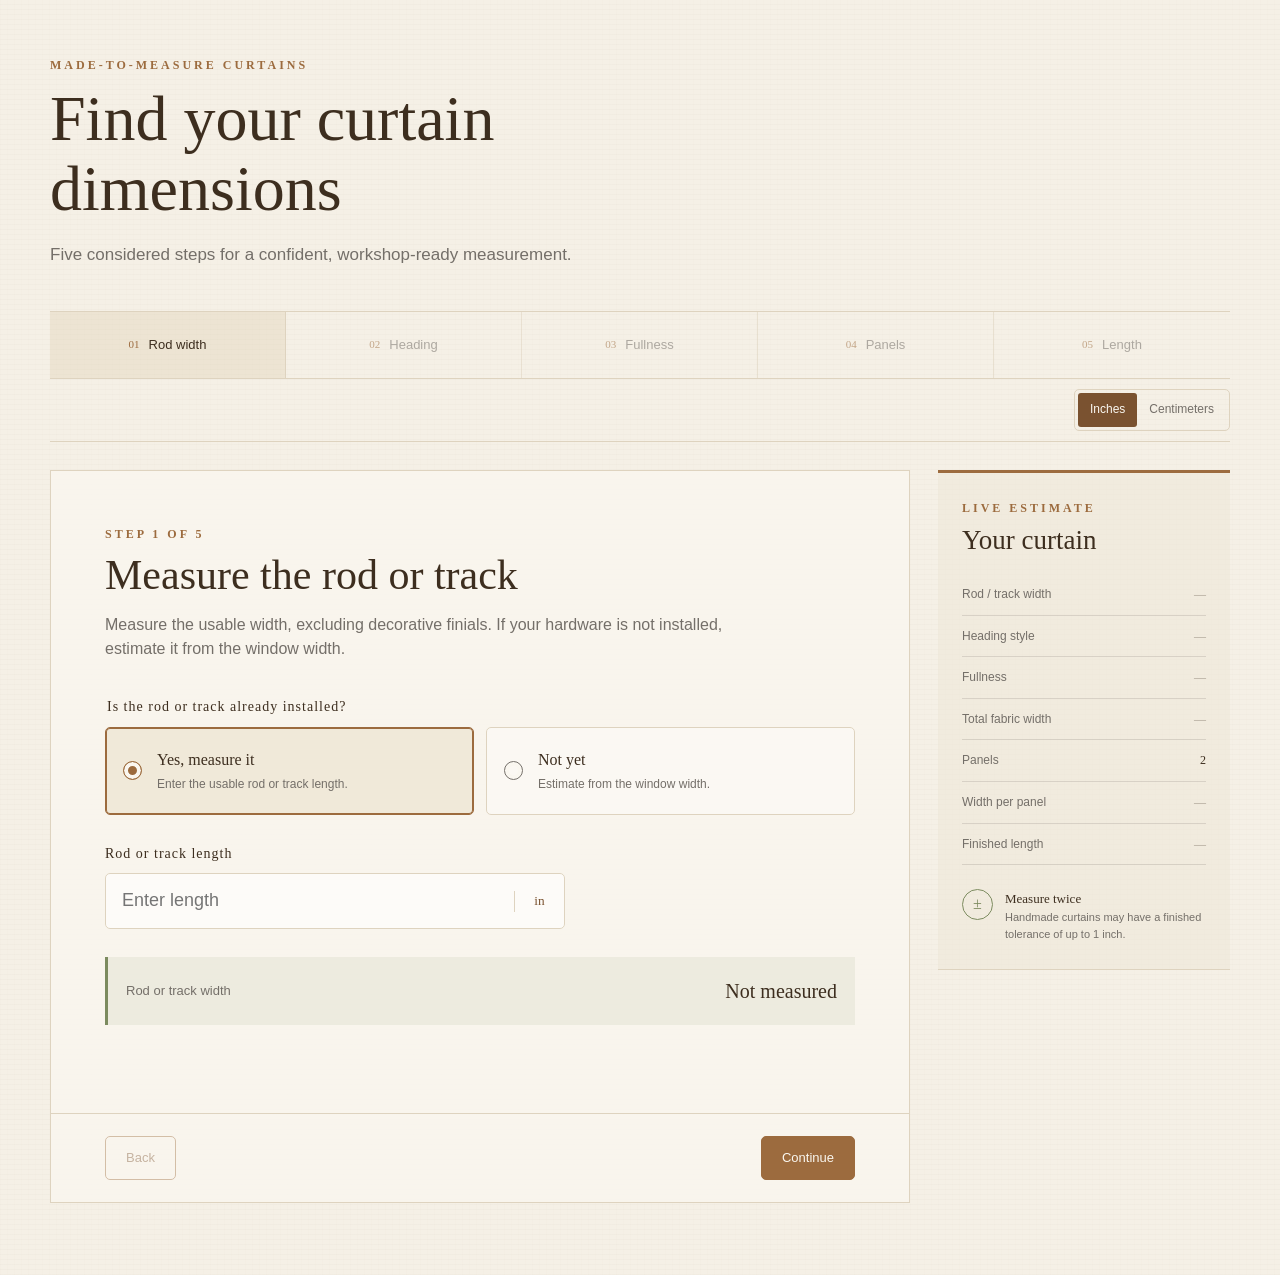
==== MeasureTool-2.0/index.html @ a43c1e7a "measure tool 2.0" ====
<!DOCTYPE html>
<html lang="en">
<head>
  <meta charset="UTF-8">
  <meta name="viewport" content="width=device-width, initial-scale=1.0">
  <meta name="description" content="NestWell Studio curtain width and length measuring tool.">
  <title>Curtain Measuring Tool | NestWell Studio</title>
  <link rel="stylesheet" href="styles.css">
</head>
<body>
  <main class="page-shell">
    <section class="intro" aria-labelledby="page-title">
      <p class="eyebrow">Made-to-measure curtains</p>
      <h1 id="page-title">Find your curtain dimensions</h1>
      <p>Five considered steps for a confident, workshop-ready measurement.</p>
    </section>

    <nav class="progress" aria-label="Measurement progress">
      <ol>
        <li><button type="button" class="progress-step is-active" data-go-step="1" aria-current="step"><span>01</span>Rod width</button></li>
        <li><button type="button" class="progress-step" data-go-step="2"><span>02</span>Heading</button></li>
        <li><button type="button" class="progress-step" data-go-step="3"><span>03</span>Fullness</button></li>
        <li><button type="button" class="progress-step" data-go-step="4"><span>04</span>Panels</button></li>
        <li><button type="button" class="progress-step" data-go-step="5"><span>05</span>Length</button></li>
      </ol>
    </nav>

    <div class="unit-toolbar">
      <fieldset class="unit-switch" aria-label="Measurement unit">
        <legend>Measurement unit</legend>
        <label><input type="radio" name="unit" value="in" checked><span>Inches</span></label>
        <label><input type="radio" name="unit" value="cm"><span>Centimeters</span></label>
      </fieldset>
    </div>

    <div class="workspace">
      <section class="tool" aria-live="polite">
        <form id="measurementForm" novalidate>
          <section class="step-panel is-active" data-step="1" aria-labelledby="step-1-title">
            <header class="step-heading">
              <p class="step-kicker">Step 1 of 5</p>
              <h2 id="step-1-title">Measure the rod or track</h2>
              <p>Measure the usable width, excluding decorative finials. If your hardware is not installed, estimate it from the window width.</p>
            </header>

            <fieldset class="choice-group">
              <legend>Is the rod or track already installed?</legend>
              <div class="choice-grid two-column">
                <label class="choice-card">
                  <input type="radio" name="widthMethod" value="direct" checked>
                  <span class="choice-copy"><strong>Yes, measure it</strong><small>Enter the usable rod or track length.</small></span>
                </label>
                <label class="choice-card">
                  <input type="radio" name="widthMethod" value="window">
                  <span class="choice-copy"><strong>Not yet</strong><small>Estimate from the window width.</small></span>
                </label>
              </div>
            </fieldset>

            <div id="directWidthFields">
              <label class="field" for="rodWidth">
                <span>Rod or track length</span>
                <span class="measurement-input"><input id="rodWidth" type="number" min="0" step="0.1" inputmode="decimal" placeholder="Enter length"><small data-unit-label>in</small></span>
              </label>
            </div>

            <div id="windowWidthFields" hidden>
              <label class="field" for="windowWidth">
                <span>Window width</span>
                <span class="measurement-input"><input id="windowWidth" type="number" min="0" step="0.1" inputmode="decimal" placeholder="Enter width"><small data-unit-label>in</small></span>
              </label>
              <fieldset class="choice-group compact">
                <legend>Add room for stacking curtains</legend>
                <div class="choice-grid two-column">
                  <label class="choice-card">
                    <input type="radio" name="extension" value="12" checked>
                    <span class="choice-copy"><strong data-extension="12">+12 in</strong><small>Recommended for small windows</small></span>
                  </label>
                  <label class="choice-card">
                    <input type="radio" name="extension" value="16">
                    <span class="choice-copy"><strong data-extension="16">+16 in</strong><small>Recommended for large windows</small></span>
                  </label>
                </div>
              </fieldset>
            </div>

            <div class="result-strip"><span>Rod or track width</span><strong id="curtainWidthResult">Not measured</strong></div>
            <p class="field-error" id="step1Error" role="alert"></p>
          </section>

          <section class="step-panel" data-step="2" aria-labelledby="step-2-title" hidden>
            <header class="step-heading">
              <p class="step-kicker">Step 2 of 5</p>
              <h2 id="step-2-title">Choose your heading style</h2>
              <p>The heading determines how the curtain hangs and which fullness choices are suitable.</p>
            </header>
            <fieldset class="choice-group">
              <legend class="sr-only">Heading style</legend>
              <div class="heading-grid" id="headingOptions"></div>
            </fieldset>
            <p class="field-error" id="step2Error" role="alert"></p>
          </section>

          <section class="step-panel" data-step="3" aria-labelledby="step-3-title" hidden>
            <header class="step-heading">
              <p class="step-kicker">Step 3 of 5</p>
              <h2 id="step-3-title">Choose the fullness</h2>
              <p>Fullness is the ratio of fabric width to rod width. More fullness creates deeper, richer folds.</p>
            </header>
            <div class="context-note" id="fullnessGuidance"></div>
            <fieldset class="choice-group">
              <legend>Fullness ratio</legend>
              <div class="choice-grid three-column" id="fullnessOptions"></div>
            </fieldset>
            <div class="formula" aria-label="Fabric width formula">
              <span id="formulaRodWidth">—</span><i aria-hidden="true">×</i><span id="formulaFullness">—</span><i aria-hidden="true">=</i><strong id="fabricWidthResult">—</strong>
            </div>
            <p class="field-error" id="step3Error" role="alert"></p>
          </section>

          <section class="step-panel" data-step="4" aria-labelledby="step-4-title" hidden>
            <header class="step-heading">
              <p class="step-kicker">Step 4 of 5</p>
              <h2 id="step-4-title">Choose the number of panels</h2>
              <p>A pair opens from the center; one panel is suited to a single-side draw.</p>
            </header>
            <fieldset class="choice-group">
              <legend>Panel quantity</legend>
              <div class="choice-grid two-column">
                <label class="choice-card panel-choice">
                  <input type="radio" name="panels" value="1">
                  <span class="panel-icon one" aria-hidden="true"><i></i></span>
                  <span class="choice-copy"><strong>1 Panel</strong><small>Single-side opening</small></span>
                </label>
                <label class="choice-card panel-choice">
                  <input type="radio" name="panels" value="2" checked>
                  <span class="panel-icon two" aria-hidden="true"><i></i><i></i></span>
                  <span class="choice-copy"><strong>2 Panels</strong><small>Center opening</small></span>
                </label>
              </div>
            </fieldset>
            <div class="dimension-pair">
              <div><span>Total fabric width</span><strong id="panelTotalResult">—</strong></div>
              <div><span>Width per panel</span><strong id="panelWidthResult">—</strong></div>
            </div>
          </section>

          <section class="step-panel" data-step="5" aria-labelledby="step-5-title" hidden>
            <header class="step-heading">
              <p class="step-kicker">Step 5 of 5</p>
              <h2 id="step-5-title">Measure the finished length</h2>
              <p>Your starting point depends on the selected heading style. Keep the tape straight and measure to your desired hem.</p>
            </header>
            <div class="length-guide">
              <div class="length-illustration" id="lengthIllustration"></div>
              <div>
                <p class="eyebrow" id="lengthHeadingName"></p>
                <h3 id="lengthGuideTitle"></h3>
                <p id="lengthGuideCopy"></p>
                <ul>
                  <li>Measure at two or three points to check for an uneven floor.</li>
                  <li>Use the shortest measurement for a clean, floor-skimming finish.</li>
                </ul>
              </div>
            </div>
            <label class="field" for="curtainLength">
              <span>Finished curtain length</span>
              <span class="measurement-input"><input id="curtainLength" type="number" min="0" step="0.1" inputmode="decimal" placeholder="Enter length"><small data-unit-label>in</small></span>
            </label>
            <p class="field-error" id="step5Error" role="alert"></p>
          </section>

          <section class="step-panel review-panel" data-step="6" aria-labelledby="review-title" hidden>
            <header class="step-heading">
              <p class="step-kicker">Your measurements</p>
              <h2 id="review-title">Ready for the workroom</h2>
              <p>Review these dimensions before ordering. Curtain width shown is the flat fabric width before sewing allowances.</p>
            </header>
            <dl class="review-list" id="reviewList"></dl>
            <p class="copy-status" id="copyStatus" role="status"></p>
            <div class="review-actions">
              <button type="button" class="button secondary" id="editButton">Edit measurements</button>
              <button type="button" class="button secondary" id="copyButton">Copy specification</button>
              <button type="button" class="button secondary" id="printButton">Print</button>
              <button type="button" class="text-button" id="resetButton">Start over</button>
            </div>
          </section>

          <footer class="form-navigation" id="formNavigation">
            <button type="button" class="button secondary" id="backButton" disabled>Back</button>
            <button type="button" class="button primary" id="nextButton">Continue</button>
          </footer>
        </form>
      </section>

      <aside class="summary-rail" aria-labelledby="summary-title">
        <p class="eyebrow">Live estimate</p>
        <h2 id="summary-title">Your curtain</h2>
        <dl id="liveSummary"></dl>
        <div class="summary-note">
          <span aria-hidden="true">±</span>
          <p><strong>Measure twice</strong>Handmade curtains may have a finished tolerance of up to 1 inch.</p>
        </div>
      </aside>
    </div>
  </main>

  <script src="app.js"></script>
</body>
</html>
---- MeasureTool-2.0/styles.css ----
:root {
  --linen: #f5f0e6;
  --paper: #faf7f0;
  --paper-deep: #eee7d8;
  --terracotta: #9c6b3e;
  --terracotta-dark: #7a5230;
  --olive: #7c8b5f;
  --coffee: #3d2e1f;
  --taupe: #746f69;
  --eggshell: #d8c7a1;
  --line: #ded3bf;
  --error: #a33e2b;
  --serif: Georgia, "Times New Roman", serif;
  --sans: "Avenir Next", Avenir, "Gill Sans", "Trebuchet MS", sans-serif;
  color-scheme: light;
}

* {
  box-sizing: border-box;
}

html {
  min-width: 320px;
  scroll-behavior: smooth;
}

body {
  min-height: 100vh;
  margin: 0;
  color: var(--coffee);
  background-color: var(--linen);
  background-image:
    repeating-linear-gradient(0deg, rgba(61, 46, 31, 0.018) 0, rgba(61, 46, 31, 0.018) 1px, transparent 1px, transparent 5px),
    repeating-linear-gradient(90deg, rgba(156, 107, 62, 0.012) 0, rgba(156, 107, 62, 0.012) 1px, transparent 1px, transparent 7px);
  font-family: var(--sans);
  font-size: 16px;
  line-height: 1.55;
}

button,
input {
  font: inherit;
}

button {
  color: inherit;
}

button:focus-visible,
input:focus-visible {
  outline: 3px solid rgba(124, 139, 95, 0.45);
  outline-offset: 3px;
}

[hidden] {
  display: none !important;
}

.sr-only {
  position: absolute;
  width: 1px;
  height: 1px;
  padding: 0;
  margin: -1px;
  overflow: hidden;
  clip: rect(0, 0, 0, 0);
  white-space: nowrap;
  border: 0;
}

.unit-switch {
  margin: 0;
  padding: 3px;
  border: 1px solid var(--line);
  border-radius: 5px;
  display: flex;
}

.unit-switch legend {
  position: absolute;
  width: 1px;
  height: 1px;
  overflow: hidden;
  clip: rect(0, 0, 0, 0);
}

.unit-switch label {
  cursor: pointer;
}

.unit-switch input {
  position: absolute;
  opacity: 0;
  pointer-events: none;
}

.unit-switch span {
  min-height: 34px;
  padding: 7px 12px;
  border-radius: 3px;
  color: var(--taupe);
  display: grid;
  place-items: center;
  font-size: 12px;
  letter-spacing: 0;
}

.unit-switch input:checked + span {
  color: var(--paper);
  background: var(--terracotta-dark);
}

.unit-switch input:focus-visible + span {
  outline: 3px solid rgba(124, 139, 95, 0.45);
  outline-offset: 2px;
}

.page-shell {
  width: min(1180px, calc(100% - 40px));
  margin: 0 auto;
  padding: 56px 0 72px;
}

.intro {
  max-width: 700px;
  margin-bottom: 42px;
}

.eyebrow,
.step-kicker {
  margin: 0 0 9px;
  color: var(--terracotta);
  font-family: var(--serif);
  font-size: 12px;
  font-weight: 700;
  letter-spacing: 3px;
  text-transform: uppercase;
}

.intro h1,
.step-heading h2,
.summary-rail h2 {
  margin: 0;
  font-family: var(--serif);
  font-weight: 400;
  letter-spacing: 0;
  line-height: 1.1;
}

.intro h1 {
  max-width: 660px;
  font-size: clamp(38px, 6vw, 64px);
}

.intro > p:last-child {
  max-width: 560px;
  margin: 18px 0 0;
  color: var(--taupe);
  font-size: 17px;
}

.progress {
  margin-bottom: 0;
  border-top: 1px solid var(--line);
  border-bottom: 1px solid var(--line);
}

.progress ol {
  margin: 0;
  padding: 0;
  list-style: none;
  display: grid;
  grid-template-columns: repeat(5, 1fr);
}

.progress li {
  min-width: 0;
}

.progress-step {
  width: 100%;
  min-height: 66px;
  padding: 10px 14px;
  border: 0;
  border-right: 1px solid var(--line);
  color: var(--taupe);
  background: transparent;
  cursor: pointer;
  display: flex;
  align-items: center;
  justify-content: center;
  gap: 9px;
  font-size: 13px;
}

.progress li:last-child .progress-step {
  border-right: 0;
}

.progress-step span {
  color: var(--terracotta);
  font-family: var(--serif);
  font-size: 11px;
}

.progress-step:disabled {
  cursor: not-allowed;
  opacity: 0.55;
}

.progress-step.is-active {
  color: var(--coffee);
  background: rgba(216, 199, 161, 0.28);
}

.progress-step.is-complete span::after {
  content: " ·";
  color: var(--olive);
}

.unit-toolbar {
  min-height: 58px;
  margin-bottom: 28px;
  padding: 10px 0;
  border-bottom: 1px solid var(--line);
  display: flex;
  align-items: center;
  justify-content: flex-end;
}

.workspace {
  display: grid;
  grid-template-columns: minmax(0, 1fr) 292px;
  gap: 28px;
  align-items: start;
}

.tool {
  min-height: 610px;
  border: 1px solid var(--line);
  background: rgba(250, 247, 240, 0.82);
}

#measurementForm {
  min-height: 608px;
  display: flex;
  flex-direction: column;
}

.step-panel {
  padding: clamp(28px, 5vw, 54px);
  animation: panel-in 300ms ease-out both;
}

@keyframes panel-in {
  from { opacity: 0; transform: translateY(7px); }
  to { opacity: 1; transform: translateY(0); }
}

@media (prefers-reduced-motion: reduce) {
  *, *::before, *::after {
    scroll-behavior: auto !important;
    animation-duration: 0.01ms !important;
    animation-iteration-count: 1 !important;
  }
}

.step-heading {
  max-width: 660px;
  margin-bottom: 34px;
}

.step-heading h2 {
  font-size: clamp(29px, 4vw, 42px);
}

.step-heading > p:last-child {
  margin: 14px 0 0;
  color: var(--taupe);
}

fieldset {
  min-width: 0;
}

.choice-group {
  margin: 0 0 28px;
  padding: 0;
  border: 0;
}

.choice-group.compact {
  margin-top: 24px;
}

.choice-group > legend,
.field > span:first-child {
  margin-bottom: 9px;
  color: var(--coffee);
  font-family: var(--serif);
  font-size: 14px;
  letter-spacing: 1px;
}

.choice-grid {
  display: grid;
  gap: 12px;
}

.choice-grid.two-column {
  grid-template-columns: repeat(2, minmax(0, 1fr));
}

.choice-grid.three-column {
  grid-template-columns: repeat(3, minmax(0, 1fr));
}

.choice-card,
.heading-card {
  position: relative;
  min-width: 0;
  border: 1px solid var(--line);
  border-radius: 5px;
  background: rgba(255, 255, 255, 0.35);
  cursor: pointer;
  transition: border-color 150ms ease, background-color 150ms ease, transform 150ms ease;
}

.choice-card {
  min-height: 88px;
  padding: 17px;
  display: flex;
  align-items: center;
  gap: 15px;
}

.choice-card:hover,
.heading-card:hover {
  border-color: var(--terracotta);
  transform: translateY(-1px);
}

.choice-card:has(input:checked),
.heading-card:has(input:checked) {
  border-color: var(--terracotta);
  background: rgba(216, 199, 161, 0.25);
  box-shadow: inset 0 0 0 1px var(--terracotta);
}

.choice-card > input,
.heading-card > input {
  position: absolute;
  opacity: 0;
}

.choice-card::before {
  content: "";
  flex: 0 0 auto;
  width: 17px;
  height: 17px;
  border: 1px solid var(--taupe);
  border-radius: 50%;
  box-shadow: inset 0 0 0 4px var(--paper);
}

.choice-card:has(input:checked)::before {
  border-color: var(--terracotta);
  background: var(--terracotta);
}

.choice-card:has(input:focus-visible),
.heading-card:has(input:focus-visible) {
  outline: 3px solid rgba(124, 139, 95, 0.45);
  outline-offset: 3px;
}

.choice-copy {
  min-width: 0;
  display: block;
}

.choice-copy strong,
.choice-copy small {
  display: block;
}

.choice-copy strong {
  font-family: var(--serif);
  font-size: 16px;
  font-weight: 400;
}

.choice-copy small {
  margin-top: 3px;
  color: var(--taupe);
  font-size: 12px;
  line-height: 1.4;
}

.field {
  width: min(100%, 460px);
  margin: 22px 0;
  display: block;
}

.field > span:first-child {
  display: block;
}

.measurement-input {
  min-height: 52px;
  border: 1px solid var(--line);
  border-radius: 5px;
  background: rgba(255, 255, 255, 0.6);
  display: flex;
  align-items: center;
}

.measurement-input:focus-within {
  border-color: var(--olive);
  box-shadow: 0 0 0 3px rgba(124, 139, 95, 0.16);
}

.measurement-input input {
  width: 100%;
  min-width: 0;
  padding: 13px 16px;
  border: 0;
  outline: 0;
  color: var(--coffee);
  background: transparent;
  font-size: 18px;
}

.measurement-input small {
  min-width: 50px;
  padding: 0 14px;
  border-left: 1px solid var(--line);
  color: var(--terracotta-dark);
  font-family: var(--serif);
  text-align: center;
}

.result-strip {
  min-height: 68px;
  margin-top: 28px;
  padding: 14px 18px;
  border-left: 3px solid var(--olive);
  background: rgba(124, 139, 95, 0.09);
  display: flex;
  align-items: center;
  justify-content: space-between;
  gap: 20px;
}

.result-strip span,
.dimension-pair span {
  color: var(--taupe);
  font-size: 13px;
}

.result-strip strong,
.dimension-pair strong {
  font-family: var(--serif);
  font-size: 20px;
  font-weight: 400;
}

.field-error {
  min-height: 24px;
  margin: 10px 0 0;
  color: var(--error);
  font-size: 13px;
}

.heading-grid {
  display: grid;
  grid-template-columns: repeat(3, minmax(0, 1fr));
  gap: 12px;
}

.heading-card {
  overflow: hidden;
}

.heading-art {
  aspect-ratio: 1.15;
  border-bottom: 1px solid var(--line);
  background: rgba(216, 199, 161, 0.2);
  display: grid;
  place-items: center;
}

.heading-art img,
.length-illustration img {
  width: 100%;
  height: 100%;
  object-fit: contain;
  display: block;
}

.heading-card .choice-copy {
  min-height: 93px;
  padding: 14px;
}

.context-note {
  margin-bottom: 24px;
  padding: 16px 18px;
  border: 1px solid var(--eggshell);
  color: var(--taupe);
  background: rgba(216, 199, 161, 0.17);
  font-size: 14px;
}

.context-note strong {
  color: var(--coffee);
}

.fullness-choice {
  min-height: 0;
  padding: 0;
  overflow: hidden;
  flex-direction: column;
  align-items: stretch;
  justify-content: center;
  text-align: center;
}

.fullness-choice::before {
  display: none;
}

.fullness-art {
  aspect-ratio: 1.4;
  border-bottom: 1px solid var(--line);
  background: var(--paper-deep);
  display: block;
  overflow: hidden;
}

.fullness-art img {
  width: 100%;
  height: 100%;
  object-fit: cover;
  display: block;
}

.fullness-choice .choice-copy {
  min-height: 56px;
  padding: 13px;
  display: flex;
  flex-direction: column;
  justify-content: center;
}

.fullness-choice .choice-copy small {
  margin-top: 0;
  font-size: 14px;
}

.formula {
  padding: 24px 10px;
  border-top: 1px solid var(--line);
  border-bottom: 1px solid var(--line);
  display: grid;
  grid-template-columns: minmax(80px, 1fr) auto minmax(60px, 0.7fr) auto minmax(100px, 1fr);
  gap: 12px;
  align-items: center;
  text-align: center;
}

.formula span,
.formula strong {
  font-family: var(--serif);
  font-size: 19px;
  font-weight: 400;
}

.formula strong {
  color: var(--terracotta-dark);
}

.formula i {
  color: var(--olive);
  font-style: normal;
}

.panel-choice {
  min-height: 118px;
}

.panel-icon {
  width: 58px;
  height: 68px;
  border-top: 3px solid var(--coffee);
  display: flex;
  gap: 2px;
}

.panel-icon i {
  flex: 1;
  height: 64px;
  border: 1px solid var(--terracotta);
  border-top: 0;
  background: repeating-linear-gradient(90deg, rgba(156, 107, 62, 0.1) 0 4px, transparent 4px 8px);
}

.dimension-pair {
  margin-top: 34px;
  border-top: 1px solid var(--line);
  border-bottom: 1px solid var(--line);
  display: grid;
  grid-template-columns: repeat(2, 1fr);
}

.dimension-pair > div {
  padding: 20px;
  display: flex;
  flex-direction: column;
}

.dimension-pair > div + div {
  border-left: 1px solid var(--line);
}

.length-guide {
  margin-bottom: 28px;
  padding-bottom: 28px;
  border-bottom: 1px solid var(--line);
  display: grid;
  grid-template-columns: 210px minmax(0, 1fr);
  gap: 30px;
  align-items: center;
}

.length-illustration {
  position: relative;
  height: 250px;
  border: 1px solid var(--line);
  background: rgba(216, 199, 161, 0.15);
  display: grid;
  place-items: center;
}

.measure-line {
  position: absolute;
  top: 22px;
  right: 19px;
  bottom: 22px;
  width: 14px;
  border-right: 1px solid var(--olive);
}

.measure-line::before,
.measure-line::after {
  content: "";
  position: absolute;
  right: -4px;
  width: 7px;
  height: 7px;
  border-right: 1px solid var(--olive);
  border-bottom: 1px solid var(--olive);
}

.measure-line::before {
  top: 0;
  transform: rotate(225deg);
}

.measure-line::after {
  bottom: 0;
  transform: rotate(45deg);
}

.length-guide h3 {
  margin: 0 0 9px;
  font-family: var(--serif);
  font-size: 23px;
  font-weight: 400;
}

.length-guide p:not(.eyebrow),
.length-guide ul {
  color: var(--taupe);
  font-size: 14px;
}

.length-guide ul {
  margin-bottom: 0;
  padding-left: 18px;
}

.length-guide li + li {
  margin-top: 6px;
}

.form-navigation {
  margin-top: auto;
  padding: 22px clamp(28px, 5vw, 54px);
  border-top: 1px solid var(--line);
  display: flex;
  justify-content: space-between;
  gap: 12px;
}

.button {
  min-height: 44px;
  padding: 10px 20px;
  border: 1px solid transparent;
  border-radius: 5px;
  cursor: pointer;
  font-size: 13px;
  letter-spacing: 0;
}

.button.primary {
  color: var(--paper);
  border-color: var(--terracotta);
  background: var(--terracotta);
}

.button.primary:hover {
  border-color: var(--terracotta-dark);
  background: var(--terracotta-dark);
}

.button.secondary {
  border-color: var(--terracotta);
  color: var(--terracotta-dark);
  background: transparent;
}

.button.secondary:hover {
  background: rgba(216, 199, 161, 0.25);
}

.button:disabled {
  cursor: not-allowed;
  opacity: 0.4;
}

.summary-rail {
  position: sticky;
  top: 24px;
  padding: 26px 24px;
  border-top: 3px solid var(--terracotta);
  border-bottom: 1px solid var(--line);
  background: rgba(238, 231, 216, 0.58);
}

.summary-rail h2 {
  margin-bottom: 18px;
  font-size: 27px;
}

.summary-rail dl {
  margin: 0;
}

.summary-rail dl > div {
  padding: 11px 0;
  border-bottom: 1px solid rgba(116, 111, 105, 0.2);
  display: grid;
  grid-template-columns: minmax(0, 1fr) auto;
  gap: 12px;
}

.summary-rail dt,
.summary-rail dd {
  margin: 0;
  font-size: 12px;
}

.summary-rail dt {
  color: var(--taupe);
}

.summary-rail dd {
  max-width: 135px;
  color: var(--coffee);
  font-family: var(--serif);
  text-align: right;
  overflow-wrap: anywhere;
}

.summary-rail dd.is-empty {
  color: #aaa094;
}

.summary-note {
  margin-top: 24px;
  display: flex;
  gap: 12px;
  align-items: flex-start;
}

.summary-note > span {
  width: 31px;
  height: 31px;
  flex: 0 0 auto;
  border: 1px solid var(--olive);
  border-radius: 50%;
  color: var(--olive);
  display: grid;
  place-items: center;
  font-family: var(--serif);
}

.summary-note p {
  margin: 0;
  color: var(--taupe);
  font-size: 11px;
}

.summary-note strong {
  display: block;
  color: var(--coffee);
  font-family: var(--serif);
  font-size: 13px;
  font-weight: 400;
}

.review-list {
  margin: 0;
  border-top: 1px solid var(--line);
}

.review-list > div {
  min-height: 49px;
  padding: 12px 4px;
  border-bottom: 1px solid var(--line);
  display: grid;
  grid-template-columns: minmax(0, 1fr) minmax(140px, 1fr);
  gap: 20px;
}

.review-list dt {
  color: var(--taupe);
  font-size: 13px;
}

.review-list dd {
  margin: 0;
  font-family: var(--serif);
  text-align: right;
}

.copy-status {
  min-height: 24px;
  margin: 12px 0 0;
  color: var(--olive);
  font-size: 13px;
}

.review-actions {
  margin-top: 16px;
  display: flex;
  flex-wrap: wrap;
  gap: 9px;
}

.text-button {
  padding: 10px;
  border: 0;
  color: var(--taupe);
  background: transparent;
  cursor: pointer;
  font-size: 13px;
  text-decoration: underline;
  text-underline-offset: 3px;
}

@media (max-width: 900px) {
  .workspace {
    grid-template-columns: 1fr;
  }

  .summary-rail {
    position: static;
    grid-row: 1;
    padding: 18px 20px;
  }

  .summary-rail dl {
    display: grid;
    grid-template-columns: repeat(2, minmax(0, 1fr));
    column-gap: 24px;
  }

  .summary-note {
    display: none;
  }
}

@media (max-width: 680px) {
  .unit-switch span {
    padding: 7px 10px;
  }

  .page-shell {
    width: min(100% - 24px, 1180px);
    padding: 36px 0 48px;
  }

  .intro {
    margin-bottom: 28px;
  }

  .intro h1 {
    font-size: 40px;
  }

  .progress {
    overflow-x: auto;
  }

  .progress ol {
    width: max-content;
    min-width: 100%;
  }

  .progress-step {
    width: 112px;
    min-height: 58px;
    padding: 8px;
    flex-direction: column;
    gap: 1px;
    font-size: 11px;
  }

  .summary-rail dl {
    grid-template-columns: 1fr;
  }

  .tool,
  #measurementForm {
    min-height: 0;
  }

  .step-panel {
    padding: 28px 20px;
  }

  .step-heading h2 {
    font-size: 31px;
  }

  .choice-grid.two-column,
  .choice-grid.three-column,
  .heading-grid,
  .dimension-pair {
    grid-template-columns: 1fr;
  }

  .heading-grid {
    grid-template-columns: repeat(2, minmax(0, 1fr));
  }

  .heading-card .choice-copy {
    min-height: 110px;
  }

  .dimension-pair > div + div {
    border-top: 1px solid var(--line);
    border-left: 0;
  }

  .length-guide {
    grid-template-columns: 1fr;
  }

  .length-illustration {
    height: 190px;
  }

  .form-navigation {
    padding: 18px 20px;
  }

  .review-actions .button {
    flex: 1 1 calc(50% - 9px);
  }
}

@media (max-width: 410px) {
  .heading-grid {
    grid-template-columns: 1fr;
  }

  .heading-card {
    display: grid;
    grid-template-columns: 125px 1fr;
  }

  .heading-art {
    height: 100%;
    min-height: 120px;
    border-right: 1px solid var(--line);
    border-bottom: 0;
  }

  .heading-card .choice-copy {
    min-height: 120px;
    display: flex;
    flex-direction: column;
    justify-content: center;
  }

  .formula {
    gap: 7px;
  }

  .formula span,
  .formula strong {
    font-size: 15px;
  }

  .review-list > div {
    grid-template-columns: 1fr;
    gap: 2px;
  }

  .review-list dd {
    text-align: left;
  }
}

@media print {
  body {
    background: #fff;
  }

  .intro,
  .progress,
  .unit-toolbar,
  .summary-rail,
  .form-navigation,
  .review-actions,
  .copy-status {
    display: none !important;
  }

  .page-shell,
  .workspace {
    width: 100%;
    margin: 0;
    padding: 0;
    display: block;
  }

  .tool,
  #measurementForm {
    min-height: 0;
    border: 0;
    background: #fff;
  }

  .step-panel {
    display: none !important;
  }

  .review-panel {
    padding: 0;
  }

  .review-panel.is-active {
    display: block !important;
  }
}
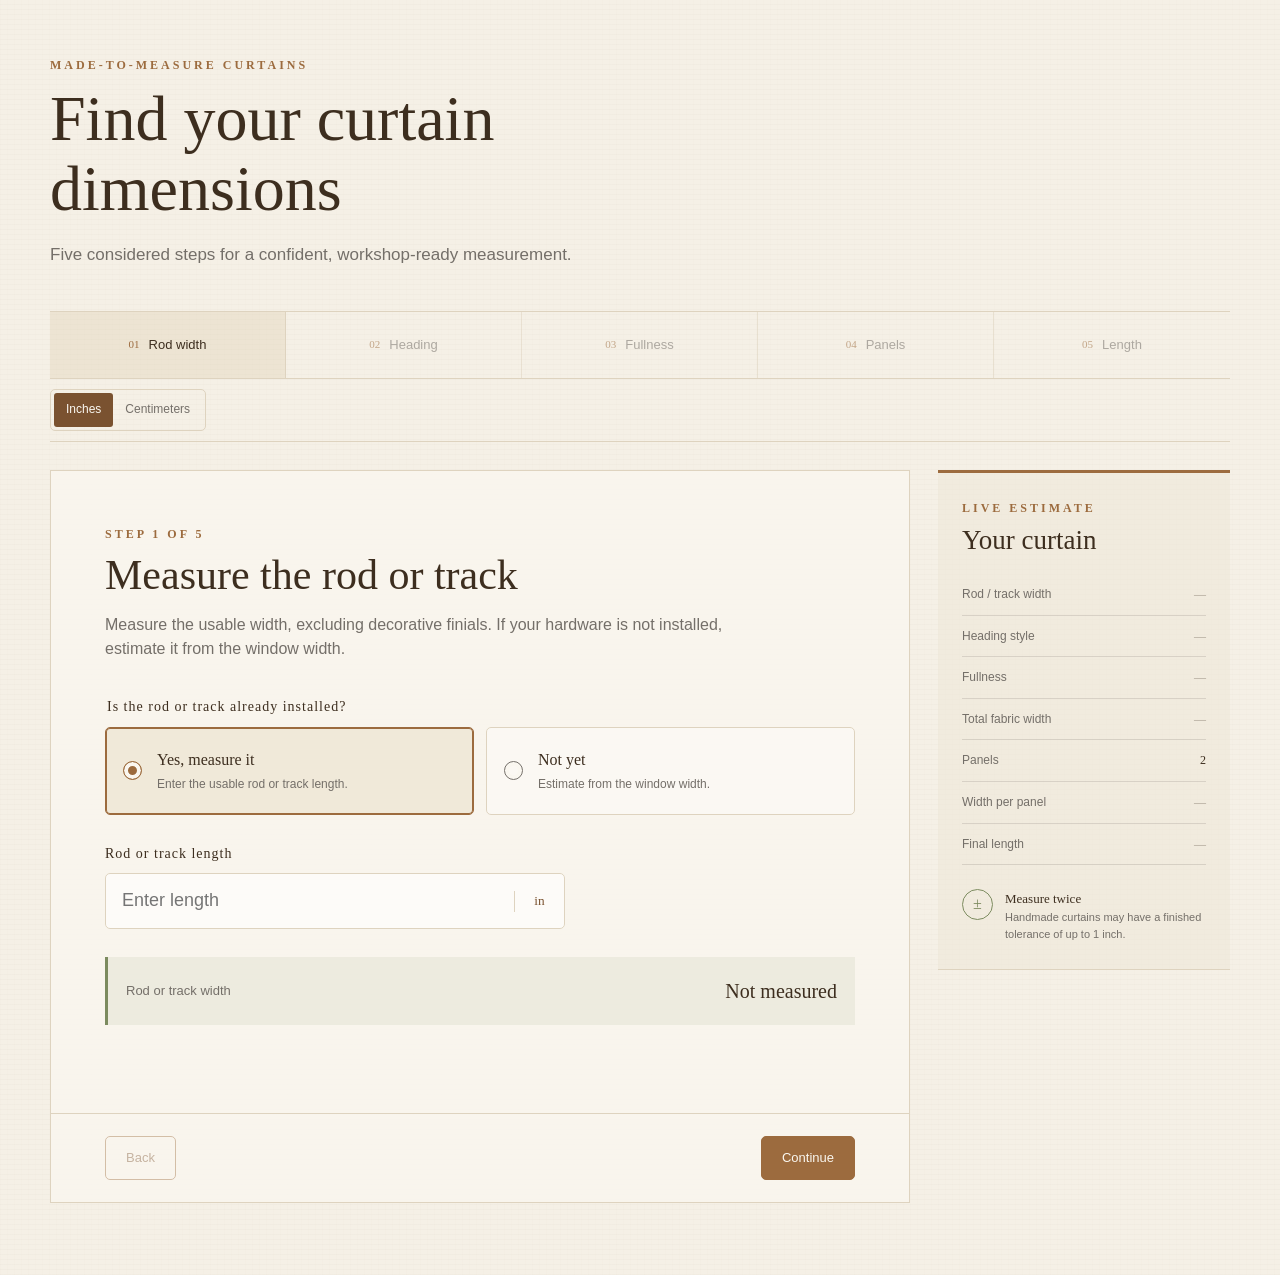
==== commit e29c7799: "dev" ====
--- a/MeasureTool-2.0/index.html
+++ b/MeasureTool-2.0/index.html
@@ -153,7 +153,7 @@
             </header>
             <div class="length-guide">
               <div class="length-illustration" id="lengthIllustration"></div>
-              <div>
+              <div class="length-copy">
                 <p class="eyebrow" id="lengthHeadingName"></p>
                 <h3 id="lengthGuideTitle"></h3>
                 <p id="lengthGuideCopy"></p>
@@ -164,9 +164,17 @@
               </div>
             </div>
             <label class="field" for="curtainLength">
-              <span>Finished curtain length</span>
+              <span>Measured curtain length</span>
               <span class="measurement-input"><input id="curtainLength" type="number" min="0" step="0.1" inputmode="decimal" placeholder="Enter length"><small data-unit-label>in</small></span>
             </label>
+            <div class="length-adjustment" id="grommetLengthAdjustment" hidden>
+              <strong>Grommet Top adjustment</strong>
+              <p id="grommetLengthCopy"></p>
+            </div>
+            <div class="result-strip">
+              <span>Final curtain length</span>
+              <strong id="finishedLengthResult">—</strong>
+            </div>
             <p class="field-error" id="step5Error" role="alert"></p>
           </section>
 
@@ -181,6 +189,7 @@
             <div class="review-actions">
               <button type="button" class="button secondary" id="editButton">Edit measurements</button>
               <button type="button" class="button secondary" id="copyButton">Copy specification</button>
+              <button type="button" class="button secondary" id="downloadXmlButton">Download XML</button>
               <button type="button" class="button secondary" id="printButton">Print</button>
               <button type="button" class="text-button" id="resetButton">Start over</button>
             </div>
@@ -193,8 +202,11 @@
         </form>
       </section>
 
-      <aside class="summary-rail" aria-labelledby="summary-title">
-        <p class="eyebrow">Live estimate</p>
+      <aside class="summary-rail" id="summaryPopup" aria-labelledby="summary-title">
+        <div class="summary-popup-header">
+          <p class="eyebrow">Live estimate</p>
+          <button type="button" class="summary-close" id="summaryClose" aria-label="Close live estimate" title="Close">×</button>
+        </div>
         <h2 id="summary-title">Your curtain</h2>
         <dl id="liveSummary"></dl>
         <div class="summary-note">
@@ -203,6 +215,12 @@
         </div>
       </aside>
     </div>
+
+    <div class="summary-backdrop" id="summaryBackdrop" aria-hidden="true"></div>
+    <button type="button" class="summary-trigger" id="summaryTrigger" aria-controls="summaryPopup" aria-expanded="false">
+      <span>Live estimate</span>
+      <strong id="summaryTriggerValue">—</strong>
+    </button>
   </main>
 
   <script src="app.js"></script>
--- a/MeasureTool-2.0/styles.css
+++ b/MeasureTool-2.0/styles.css
@@ -225,7 +225,7 @@
   border-bottom: 1px solid var(--line);
   display: flex;
   align-items: center;
-  justify-content: flex-end;
+  justify-content: flex-start;
 }
 
 .workspace {
@@ -629,18 +629,47 @@
   padding-bottom: 28px;
   border-bottom: 1px solid var(--line);
   display: grid;
-  grid-template-columns: 210px minmax(0, 1fr);
-  gap: 30px;
-  align-items: center;
+  grid-template-columns: minmax(0, 1fr);
+  gap: 28px;
 }
 
 .length-illustration {
   position: relative;
-  height: 250px;
+  width: 100%;
+  height: auto;
+  aspect-ratio: 1;
+  overflow: hidden;
   border: 1px solid var(--line);
   background: rgba(216, 199, 161, 0.15);
   display: grid;
   place-items: center;
+}
+
+.length-copy {
+  position: relative;
+  z-index: 1;
+  padding: 22px 24px;
+  border: 1px solid var(--line);
+  background: var(--paper);
+}
+
+.length-adjustment {
+  width: min(100%, 560px);
+  margin: 18px 0;
+  padding: 16px 18px;
+  border-left: 3px solid var(--terracotta);
+  background: rgba(216, 199, 161, 0.22);
+}
+
+.length-adjustment strong {
+  font-family: var(--serif);
+  font-weight: 400;
+}
+
+.length-adjustment p {
+  margin: 4px 0 0;
+  color: var(--taupe);
+  font-size: 13px;
 }
 
 .measure-line {
@@ -749,6 +778,19 @@
   background: rgba(238, 231, 216, 0.58);
 }
 
+.summary-popup-header {
+  display: flex;
+  align-items: flex-start;
+  justify-content: space-between;
+  gap: 16px;
+}
+
+.summary-close,
+.summary-trigger,
+.summary-backdrop {
+  display: none;
+}
+
 .summary-rail h2 {
   margin-bottom: 18px;
   font-size: 27px;
@@ -877,19 +919,95 @@
   }
 
   .summary-rail {
-    position: static;
-    grid-row: 1;
-    padding: 18px 20px;
-  }
-
-  .summary-rail dl {
+    position: fixed;
+    right: 12px;
+    bottom: 12px;
+    z-index: 50;
+    width: min(420px, calc(100% - 24px));
+    max-height: calc(100dvh - 24px);
+    padding: 24px;
+    overflow-y: auto;
+    border: 1px solid var(--line);
+    border-top: 3px solid var(--terracotta);
+    background: var(--paper);
+    box-shadow: 0 18px 50px rgba(61, 46, 31, 0.2);
+    opacity: 0;
+    visibility: hidden;
+    transform: translateY(20px);
+    transition: opacity 180ms ease, transform 180ms ease, visibility 180ms;
+  }
+
+  .summary-close {
+    width: 36px;
+    height: 36px;
+    flex: 0 0 auto;
+    padding: 0;
+    border: 1px solid var(--line);
+    border-radius: 50%;
+    color: var(--coffee);
+    background: transparent;
+    cursor: pointer;
     display: grid;
-    grid-template-columns: repeat(2, minmax(0, 1fr));
-    column-gap: 24px;
-  }
-
-  .summary-note {
-    display: none;
+    place-items: center;
+    font-family: var(--serif);
+    font-size: 25px;
+    line-height: 1;
+  }
+
+  .summary-trigger {
+    position: fixed;
+    right: 16px;
+    bottom: 16px;
+    z-index: 40;
+    min-height: 52px;
+    padding: 9px 16px;
+    border: 1px solid var(--terracotta);
+    border-radius: 5px;
+    color: var(--paper);
+    background: var(--terracotta-dark);
+    box-shadow: 0 8px 24px rgba(61, 46, 31, 0.2);
+    cursor: pointer;
+    display: flex;
+    flex-direction: column;
+    align-items: flex-start;
+    justify-content: center;
+    line-height: 1.15;
+  }
+
+  .summary-trigger span {
+    font-size: 12px;
+  }
+
+  .summary-trigger strong {
+    margin-top: 3px;
+    font-family: var(--serif);
+    font-size: 14px;
+    font-weight: 400;
+  }
+
+  .summary-backdrop {
+    position: fixed;
+    inset: 0;
+    z-index: 45;
+    background: rgba(61, 46, 31, 0.38);
+  }
+
+  .summary-is-open {
+    overflow: hidden;
+  }
+
+  .summary-is-open .summary-rail {
+    opacity: 1;
+    visibility: visible;
+    transform: translateY(0);
+  }
+
+  .summary-is-open .summary-backdrop {
+    display: block;
+  }
+
+  .summary-is-open .summary-trigger {
+    visibility: hidden;
   }
 }
 
@@ -929,10 +1047,6 @@
     font-size: 11px;
   }
 
-  .summary-rail dl {
-    grid-template-columns: 1fr;
-  }
-
   .tool,
   #measurementForm {
     min-height: 0;
@@ -966,12 +1080,8 @@
     border-left: 0;
   }
 
-  .length-guide {
-    grid-template-columns: 1fr;
-  }
-
-  .length-illustration {
-    height: 190px;
+  .length-copy {
+    padding: 18px;
   }
 
   .form-navigation {
@@ -1035,6 +1145,8 @@
   .progress,
   .unit-toolbar,
   .summary-rail,
+  .summary-trigger,
+  .summary-backdrop,
   .form-navigation,
   .review-actions,
   .copy-status {
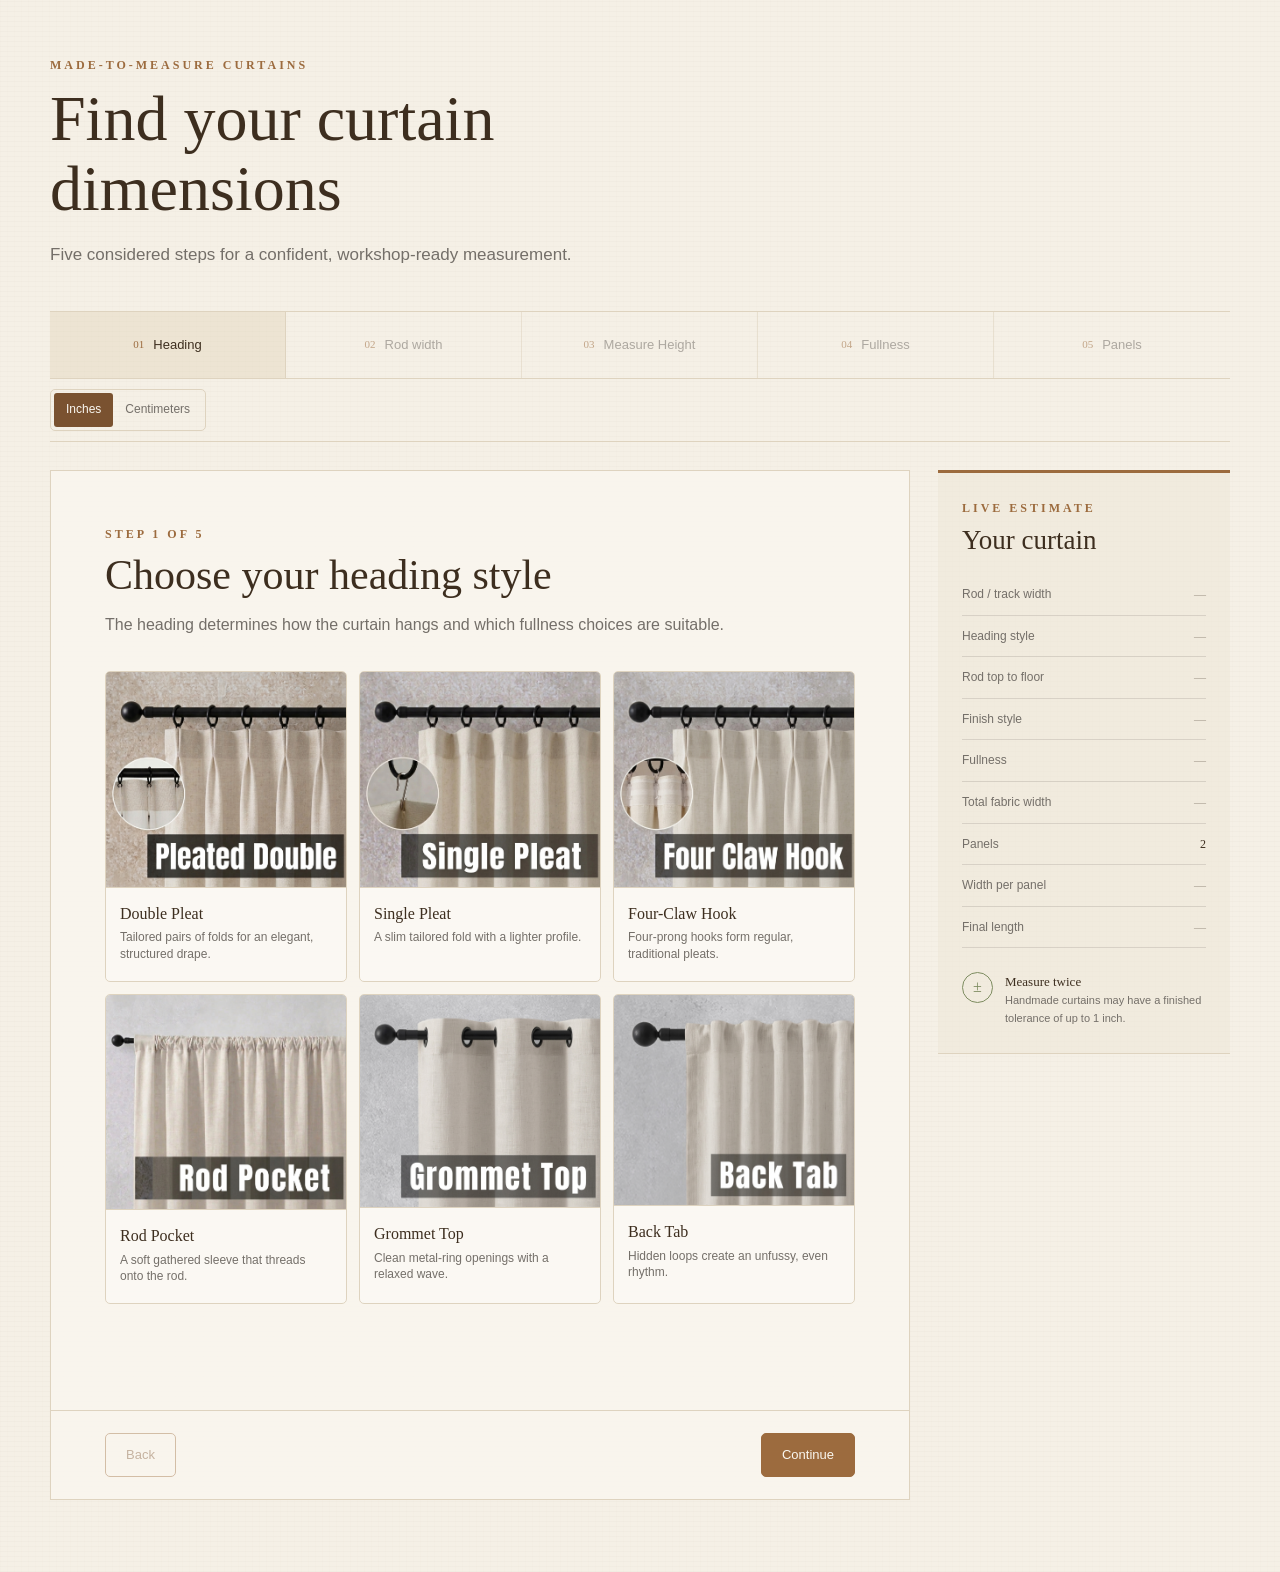
==== commit 55b1c418: "Add height measurement and curtain finish selection Reorder the measuring flow, replace the length s" ====
--- a/MeasureTool-2.0/index.html
+++ b/MeasureTool-2.0/index.html
@@ -17,11 +17,11 @@
 
     <nav class="progress" aria-label="Measurement progress">
       <ol>
-        <li><button type="button" class="progress-step is-active" data-go-step="1" aria-current="step"><span>01</span>Rod width</button></li>
-        <li><button type="button" class="progress-step" data-go-step="2"><span>02</span>Heading</button></li>
-        <li><button type="button" class="progress-step" data-go-step="3"><span>03</span>Fullness</button></li>
-        <li><button type="button" class="progress-step" data-go-step="4"><span>04</span>Panels</button></li>
-        <li><button type="button" class="progress-step" data-go-step="5"><span>05</span>Length</button></li>
+        <li><button type="button" class="progress-step is-active" data-go-step="1" aria-current="step"><span>01</span>Heading</button></li>
+        <li><button type="button" class="progress-step" data-go-step="2"><span>02</span>Rod width</button></li>
+        <li><button type="button" class="progress-step" data-go-step="3"><span>03</span>Measure Height</button></li>
+        <li><button type="button" class="progress-step" data-go-step="4"><span>04</span>Fullness</button></li>
+        <li><button type="button" class="progress-step" data-go-step="5"><span>05</span>Panels</button></li>
       </ol>
     </nav>
 
@@ -39,7 +39,20 @@
           <section class="step-panel is-active" data-step="1" aria-labelledby="step-1-title">
             <header class="step-heading">
               <p class="step-kicker">Step 1 of 5</p>
-              <h2 id="step-1-title">Measure the rod or track</h2>
+              <h2 id="step-1-title">Choose your heading style</h2>
+              <p>The heading determines how the curtain hangs and which fullness choices are suitable.</p>
+            </header>
+            <fieldset class="choice-group">
+              <legend class="sr-only">Heading style</legend>
+              <div class="heading-grid" id="headingOptions"></div>
+            </fieldset>
+            <p class="field-error" id="step1Error" role="alert"></p>
+          </section>
+
+          <section class="step-panel" data-step="2" aria-labelledby="step-2-title" hidden>
+            <header class="step-heading">
+              <p class="step-kicker">Step 2 of 5</p>
+              <h2 id="step-2-title">Measure the rod or track</h2>
               <p>Measure the usable width, excluding decorative finials. If your hardware is not installed, estimate it from the window width.</p>
             </header>
 
@@ -85,26 +98,63 @@
             </div>
 
             <div class="result-strip"><span>Rod or track width</span><strong id="curtainWidthResult">Not measured</strong></div>
-            <p class="field-error" id="step1Error" role="alert"></p>
-          </section>
-
-          <section class="step-panel" data-step="2" aria-labelledby="step-2-title" hidden>
-            <header class="step-heading">
-              <p class="step-kicker">Step 2 of 5</p>
-              <h2 id="step-2-title">Choose your heading style</h2>
-              <p>The heading determines how the curtain hangs and which fullness choices are suitable.</p>
-            </header>
-            <fieldset class="choice-group">
-              <legend class="sr-only">Heading style</legend>
-              <div class="heading-grid" id="headingOptions"></div>
-            </fieldset>
             <p class="field-error" id="step2Error" role="alert"></p>
           </section>
 
           <section class="step-panel" data-step="3" aria-labelledby="step-3-title" hidden>
             <header class="step-heading">
               <p class="step-kicker">Step 3 of 5</p>
-              <h2 id="step-3-title">Choose the fullness</h2>
+              <h2 id="step-3-title">Measure height &amp; choose your finish</h2>
+              <p>Start with the height of your rod. Then decide how your curtains will meet the floor.</p>
+            </header>
+
+            <section class="height-section" aria-labelledby="height-section-title">
+              <div class="section-label"><span>01</span><h3 id="height-section-title">From rod to floor</h3></div>
+              <div class="height-guide">
+                <figure class="height-illustration">
+                  <div id="heightIllustration"></div>
+                  <figcaption>One straight measurement, from rod top to floor.</figcaption>
+                </figure>
+                <div class="height-copy">
+                  <p class="eyebrow">Your starting point</p>
+                  <h4>How high is your rod?</h4>
+                  <p id="heightHelp">Measure straight down from the <strong>top of the rod</strong> to the floor, not to the window sill.</p>
+                  <label class="field" for="rodToFloorHeight">
+                    <span>Rod top to floor</span>
+                    <span class="measurement-input"><input id="rodToFloorHeight" type="number" min="0" step="any" inputmode="decimal" placeholder="Enter height" aria-describedby="heightHelp heightError"><small data-unit-label>in</small></span>
+                  </label>
+                  <p class="field-error" id="heightError" role="alert"></p>
+                  <p class="measurement-tip">Measure at two or three points and use the shortest distance if your floor is uneven.</p>
+                </div>
+              </div>
+            </section>
+
+            <section class="finish-section" aria-labelledby="finish-section-title">
+              <div class="section-label"><span>02</span><h3 id="finish-section-title">Choose your finish style</h3></div>
+              <p class="section-intro">A little clearance, a tailored touch, or a soft pool of linen. Find the finish that feels like home.</p>
+              <fieldset class="choice-group" aria-describedby="finishStyleError">
+                <legend class="sr-only">Finish style</legend>
+                <div class="finish-grid" id="finishOptions"></div>
+              </fieldset>
+              <p class="illustration-note">Illustrations show the hem effect; proportions are illustrative.</p>
+              <p class="field-error" id="finishStyleError" role="alert"></p>
+            </section>
+
+            <div class="length-adjustment" id="grommetLengthAdjustment" hidden>
+              <strong>Grommet Top adjustment</strong>
+              <p id="grommetLengthCopy"></p>
+            </div>
+            <div class="result-strip">
+              <span>Final curtain length</span>
+              <strong id="finishedLengthResult">—</strong>
+            </div>
+            <p class="length-breakdown" id="lengthBreakdown"></p>
+          </section>
+
+          <section class="step-panel" data-step="4" aria-labelledby="step-4-title" hidden>
+            <header class="step-heading">
+              <p class="step-kicker">Step 4 of 5</p>
+              <h2 id="step-4-title">Choose the fullness</h2>
               <p>Fullness is the ratio of fabric width to rod width. More fullness creates deeper, richer folds.</p>
             </header>
             <div class="context-note" id="fullnessGuidance"></div>
@@ -115,13 +165,13 @@
             <div class="formula" aria-label="Fabric width formula">
               <span id="formulaRodWidth">—</span><i aria-hidden="true">×</i><span id="formulaFullness">—</span><i aria-hidden="true">=</i><strong id="fabricWidthResult">—</strong>
             </div>
-            <p class="field-error" id="step3Error" role="alert"></p>
-          </section>
-
-          <section class="step-panel" data-step="4" aria-labelledby="step-4-title" hidden>
-            <header class="step-heading">
-              <p class="step-kicker">Step 4 of 5</p>
-              <h2 id="step-4-title">Choose the number of panels</h2>
+            <p class="field-error" id="step4Error" role="alert"></p>
+          </section>
+
+          <section class="step-panel" data-step="5" aria-labelledby="step-5-title" hidden>
+            <header class="step-heading">
+              <p class="step-kicker">Step 5 of 5</p>
+              <h2 id="step-5-title">Choose the number of panels</h2>
               <p>A pair opens from the center; one panel is suited to a single-side draw.</p>
             </header>
             <fieldset class="choice-group">
@@ -145,39 +195,6 @@
             </div>
           </section>
 
-          <section class="step-panel" data-step="5" aria-labelledby="step-5-title" hidden>
-            <header class="step-heading">
-              <p class="step-kicker">Step 5 of 5</p>
-              <h2 id="step-5-title">Measure the finished length</h2>
-              <p>Your starting point depends on the selected heading style. Keep the tape straight and measure to your desired hem.</p>
-            </header>
-            <div class="length-guide">
-              <div class="length-illustration" id="lengthIllustration"></div>
-              <div class="length-copy">
-                <p class="eyebrow" id="lengthHeadingName"></p>
-                <h3 id="lengthGuideTitle"></h3>
-                <p id="lengthGuideCopy"></p>
-                <ul>
-                  <li>Measure at two or three points to check for an uneven floor.</li>
-                  <li>Use the shortest measurement for a clean, floor-skimming finish.</li>
-                </ul>
-              </div>
-            </div>
-            <label class="field" for="curtainLength">
-              <span>Measured curtain length</span>
-              <span class="measurement-input"><input id="curtainLength" type="number" min="0" step="0.1" inputmode="decimal" placeholder="Enter length"><small data-unit-label>in</small></span>
-            </label>
-            <div class="length-adjustment" id="grommetLengthAdjustment" hidden>
-              <strong>Grommet Top adjustment</strong>
-              <p id="grommetLengthCopy"></p>
-            </div>
-            <div class="result-strip">
-              <span>Final curtain length</span>
-              <strong id="finishedLengthResult">—</strong>
-            </div>
-            <p class="field-error" id="step5Error" role="alert"></p>
-          </section>
-
           <section class="step-panel review-panel" data-step="6" aria-labelledby="review-title" hidden>
             <header class="step-heading">
               <p class="step-kicker">Your measurements</p>
@@ -189,7 +206,7 @@
             <div class="review-actions">
               <button type="button" class="button secondary" id="editButton">Edit measurements</button>
               <button type="button" class="button secondary" id="copyButton">Copy specification</button>
-              <button type="button" class="button secondary" id="downloadXmlButton">Download XML</button>
+              <button type="button" class="button secondary" id="saveXmlButton">Name &amp; Save it</button>
               <button type="button" class="button secondary" id="printButton">Print</button>
               <button type="button" class="text-button" id="resetButton">Start over</button>
             </div>
@@ -221,6 +238,26 @@
       <span>Live estimate</span>
       <strong id="summaryTriggerValue">—</strong>
     </button>
+
+    <dialog class="save-dialog" id="saveDialog" aria-labelledby="save-dialog-title">
+      <form method="dialog" id="saveDialogForm">
+        <p class="eyebrow">Save your specification</p>
+        <h2 id="save-dialog-title">Name this curtain</h2>
+        <p class="save-dialog-copy">Give this measurement a name you will recognise later, such as the room or window it belongs to.</p>
+        <label class="field" for="saveFileName">
+          <span>File name</span>
+          <span class="measurement-input">
+            <input id="saveFileName" type="text" autocomplete="off" placeholder="Living room bay window" maxlength="80" required>
+            <small>.xml</small>
+          </span>
+        </label>
+        <p class="field-error" id="saveDialogError" role="alert"></p>
+        <div class="save-dialog-actions">
+          <button type="button" class="button secondary" id="saveDialogCancel">Cancel</button>
+          <button type="submit" class="button primary" id="saveDialogConfirm">Save file</button>
+        </div>
+      </form>
+    </dialog>
   </main>
 
   <script src="app.js"></script>
--- a/MeasureTool-2.0/styles.css
+++ b/MeasureTool-2.0/styles.css
@@ -491,8 +491,7 @@
   place-items: center;
 }
 
-.heading-art img,
-.length-illustration img {
+.heading-art img {
   width: 100%;
   height: 100%;
   object-fit: contain;
@@ -624,33 +623,173 @@
   border-left: 1px solid var(--line);
 }
 
-.length-guide {
-  margin-bottom: 28px;
-  padding-bottom: 28px;
-  border-bottom: 1px solid var(--line);
+.section-label {
+  margin-bottom: 20px;
+  display: flex;
+  align-items: center;
+  gap: 12px;
+}
+
+.section-label > span {
+  width: 30px;
+  height: 30px;
+  border: 1px solid var(--eggshell);
+  border-radius: 50%;
+  color: var(--terracotta);
   display: grid;
-  grid-template-columns: minmax(0, 1fr);
-  gap: 28px;
-}
-
-.length-illustration {
-  position: relative;
+  place-items: center;
+  font-family: var(--serif);
+  font-size: 12px;
+}
+
+.section-label h3 {
+  margin: 0;
+  font-family: var(--serif);
+  font-size: 23px;
+  font-weight: 400;
+}
+
+.height-guide {
+  display: grid;
+  grid-template-columns: minmax(0, 1.1fr) minmax(0, 1fr);
+  gap: 24px;
+  align-items: center;
+}
+
+.height-illustration {
+  margin: 0;
+  overflow: hidden;
+  border: 1px solid var(--line);
+  border-radius: 5px;
+  background: var(--paper-deep);
+}
+
+.room-illustration {
+  display: block;
   width: 100%;
   height: auto;
-  aspect-ratio: 1;
+}
+
+.height-illustration figcaption {
+  padding: 12px 16px;
+  border-top: 1px solid var(--line);
+  color: var(--taupe);
+  background: var(--paper);
+  font-size: 11px;
+  text-align: center;
+}
+
+.height-copy h4 {
+  margin: 0 0 12px;
+  font-family: var(--serif);
+  font-size: 25px;
+  font-weight: 400;
+  line-height: 1.2;
+}
+
+.height-copy > p:not(.eyebrow):not(.field-error) {
+  color: var(--taupe);
+  font-size: 13px;
+}
+
+.height-copy strong {
+  color: var(--coffee);
+  font-weight: 500;
+}
+
+.height-copy .field {
+  margin-bottom: 0;
+}
+
+.measurement-tip {
+  padding-left: 12px;
+  border-left: 2px solid var(--eggshell);
+}
+
+.finish-section {
+  margin-top: 36px;
+  padding-top: 28px;
+  border-top: 1px solid var(--line);
+}
+
+.section-intro {
+  margin: -8px 0 24px;
+  color: var(--taupe);
+  font-size: 14px;
+}
+
+.finish-grid {
+  display: grid;
+  grid-template-columns: repeat(3, minmax(0, 1fr));
+  gap: 12px;
+}
+
+.finish-card {
+  padding: 0;
+  display: flex;
+  flex-direction: column;
+  align-items: stretch;
+  gap: 0;
   overflow: hidden;
-  border: 1px solid var(--line);
-  background: rgba(216, 199, 161, 0.15);
-  display: grid;
-  place-items: center;
-}
-
-.length-copy {
-  position: relative;
+}
+
+.finish-card::before {
+  position: absolute;
+  top: 12px;
+  right: 12px;
   z-index: 1;
-  padding: 22px 24px;
-  border: 1px solid var(--line);
   background: var(--paper);
+}
+
+.finish-art {
+  display: block;
+  overflow: hidden;
+  border-bottom: 1px solid var(--line);
+}
+
+.finish-card .choice-copy {
+  padding: 15px 12px;
+}
+
+.finish-card .choice-copy strong {
+  margin: 7px 0;
+  font-size: 17px;
+  line-height: 1.25;
+}
+
+.finish-tag {
+  color: var(--terracotta-dark);
+  font-size: 9px;
+  letter-spacing: 1px;
+  text-transform: uppercase;
+}
+
+.finish-card:has(input:checked) .finish-tag {
+  color: var(--olive);
+}
+
+.finish-offset {
+  display: block;
+  margin-top: 14px;
+  padding-top: 10px;
+  border-top: 1px solid var(--line);
+  color: var(--terracotta-dark);
+  font-size: 11px;
+}
+
+.finish-section .choice-group {
+  margin-bottom: 12px;
+}
+
+.illustration-note,
+.length-breakdown {
+  margin: 10px 0 0;
+  color: var(--taupe);
+  font-size: 12px;
+}
+
+.length-breakdown {
+  line-height: 1.7;
 }
 
 .length-adjustment {
@@ -670,58 +809,6 @@
   margin: 4px 0 0;
   color: var(--taupe);
   font-size: 13px;
-}
-
-.measure-line {
-  position: absolute;
-  top: 22px;
-  right: 19px;
-  bottom: 22px;
-  width: 14px;
-  border-right: 1px solid var(--olive);
-}
-
-.measure-line::before,
-.measure-line::after {
-  content: "";
-  position: absolute;
-  right: -4px;
-  width: 7px;
-  height: 7px;
-  border-right: 1px solid var(--olive);
-  border-bottom: 1px solid var(--olive);
-}
-
-.measure-line::before {
-  top: 0;
-  transform: rotate(225deg);
-}
-
-.measure-line::after {
-  bottom: 0;
-  transform: rotate(45deg);
-}
-
-.length-guide h3 {
-  margin: 0 0 9px;
-  font-family: var(--serif);
-  font-size: 23px;
-  font-weight: 400;
-}
-
-.length-guide p:not(.eyebrow),
-.length-guide ul {
-  color: var(--taupe);
-  font-size: 14px;
-}
-
-.length-guide ul {
-  margin-bottom: 0;
-  padding-left: 18px;
-}
-
-.length-guide li + li {
-  margin-top: 6px;
 }
 
 .form-navigation {
@@ -913,6 +1000,70 @@
   text-underline-offset: 3px;
 }
 
+.save-dialog {
+  width: min(440px, calc(100% - 32px));
+  padding: 0;
+  border: 1px solid var(--line);
+  border-top: 3px solid var(--terracotta);
+  border-radius: 6px;
+  color: var(--coffee);
+  background: var(--paper);
+  box-shadow: 0 24px 60px rgba(61, 46, 31, 0.24);
+}
+
+.save-dialog[open] {
+  animation: dialog-in 200ms ease-out both;
+}
+
+@keyframes dialog-in {
+  from { opacity: 0; transform: translateY(-8px); }
+  to { opacity: 1; transform: translateY(0); }
+}
+
+.save-dialog::backdrop {
+  background: rgba(61, 46, 31, 0.42);
+}
+
+.save-dialog form {
+  padding: 28px;
+}
+
+.save-dialog h2 {
+  margin: 0 0 10px;
+  font-family: var(--serif);
+  font-size: 27px;
+  font-weight: 400;
+  line-height: 1.15;
+}
+
+.save-dialog-copy {
+  margin: 0;
+  color: var(--taupe);
+  font-size: 14px;
+}
+
+.save-dialog .field {
+  width: 100%;
+  margin: 20px 0 0;
+}
+
+.save-dialog .measurement-input input {
+  font-size: 16px;
+}
+
+.save-dialog .measurement-input small {
+  min-width: 56px;
+  color: var(--taupe);
+}
+
+.save-dialog-actions {
+  margin-top: 14px;
+  display: flex;
+  flex-wrap: wrap;
+  justify-content: flex-end;
+  gap: 9px;
+}
+
 @media (max-width: 900px) {
   .workspace {
     grid-template-columns: 1fr;
@@ -920,11 +1071,14 @@
 
   .summary-rail {
     position: fixed;
+    top: 12px;
+    top: calc(env(safe-area-inset-top, 0px) + 12px);
     right: 12px;
-    bottom: 12px;
+    bottom: auto;
     z-index: 50;
     width: min(420px, calc(100% - 24px));
     max-height: calc(100dvh - 24px);
+    max-height: calc(100dvh - env(safe-area-inset-top, 0px) - 24px);
     padding: 24px;
     overflow-y: auto;
     border: 1px solid var(--line);
@@ -933,7 +1087,7 @@
     box-shadow: 0 18px 50px rgba(61, 46, 31, 0.2);
     opacity: 0;
     visibility: hidden;
-    transform: translateY(20px);
+    transform: translateY(-12px);
     transition: opacity 180ms ease, transform 180ms ease, visibility 180ms;
   }
 
@@ -956,13 +1110,16 @@
 
   .summary-trigger {
     position: fixed;
-    right: 16px;
-    bottom: 16px;
+    /* Plain value first so the button stays pinned if calc(env()) is unsupported. */
+    top: 16px;
+    top: calc(env(safe-area-inset-top, 0px) + 16px);
+    right: 0;
+    bottom: auto;
     z-index: 40;
     min-height: 52px;
     padding: 9px 16px;
     border: 1px solid var(--terracotta);
-    border-radius: 5px;
+    border-radius: 5px 0 0 5px;
     color: var(--paper);
     background: var(--terracotta-dark);
     box-shadow: 0 8px 24px rgba(61, 46, 31, 0.2);
@@ -1080,8 +1237,34 @@
     border-left: 0;
   }
 
-  .length-copy {
-    padding: 18px;
+  .height-guide {
+    grid-template-columns: 1fr;
+  }
+
+  .height-illustration {
+    max-width: 420px;
+    margin: 0 auto;
+  }
+
+  .finish-grid {
+    grid-template-columns: 1fr;
+  }
+
+  .finish-card {
+    display: grid;
+    grid-template-columns: minmax(100px, 0.9fr) minmax(0, 1.1fr);
+  }
+
+  .finish-art {
+    border-right: 1px solid var(--line);
+    border-bottom: 0;
+    background: var(--paper-deep);
+    display: grid;
+    align-items: center;
+  }
+
+  .finish-card .choice-copy {
+    padding: 38px 14px 16px;
   }
 
   .form-navigation {
